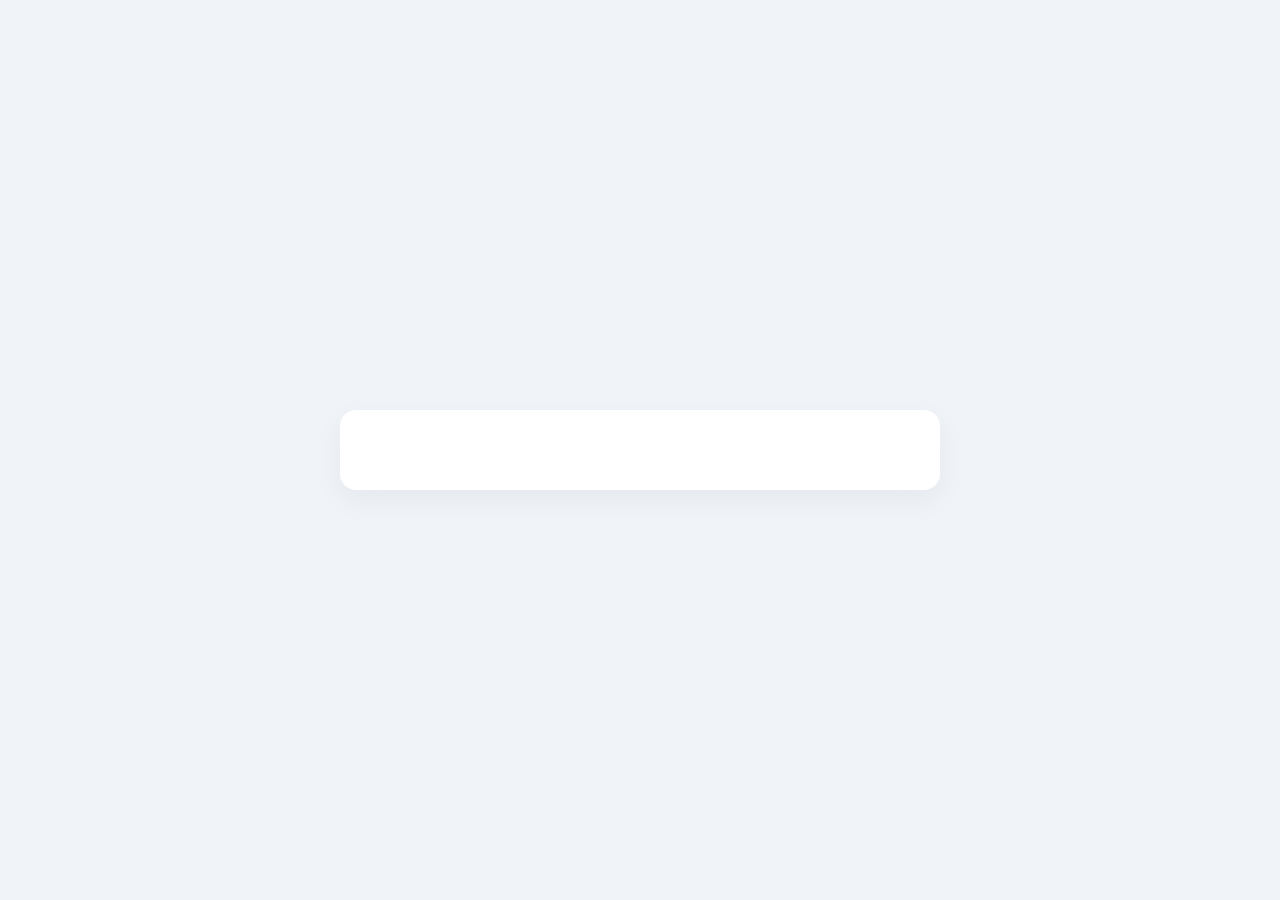
==== index.html @ 69f8f017 "codigo de la guia" ====
<!DOCTYPE html>
<html lang="es">

<head>
    <meta charset="UTF-8">
    <meta name="viewport" content="width=device-width, initial-scale=1.0">
    <title>Mi Portafolio - Tarjeta de Presentación</title>
    <!-- Vinculación del archivo CSS externo -->
    <link rel="stylesheet" href="css/style.css">
    <!-- Opcional: Tipografía desde Google Fonts (Outfit) -->
    <link rel="preconnect" href="https://fonts.googleapis.com">
    <link rel="preconnect" href="https://fonts.gstatic.com" crossorigin>
    <link href="https://fonts.googleapis.com/css2?family=Outfit:wght@300;400;600;700&display=swap" rel="stylesheet">
</head>

<body>

    <!-- CONTENEDOR CENTRAL (TARJETA) -->
    <main class="card">

        <!-- 
          TU DESAFÍO: Escribir todo el contenido aquí adentro.
          Debes incorporar:
          - Menú de navegación (Inicio, Proyectos, Contacto)
          - Tu imagen/avatar
          - Nombre y descripción profesional
          - Línea decorativa
          - Párrafo de biografía
          - Enlaces a tus redes sociales (mínimo 2)
        -->

    </main>

</body>

</html>
---- css/style.css ----
/* ==========================================================================
   1. RESET Y ESTILOS GENERALES
   ========================================================================== */
* {
    margin: 0;
    padding: 0;
    box-sizing: border-box;
    /* Permite calcular bordes y paddings dentro del tamaño del elemento */
}

body {
    font-family: 'Outfit', 'Arial', sans-serif;
    background-color: #f0f4f8;
    /* Color de fondo de la página */

    /* ESTRUCTURA DE CENTRADO (FLEXBOX) */
    display: flex;
    justify-content: center;
    /* Centra la tarjeta horizontalmente */
    align-items: center;
    /* Centra la tarjeta verticalmente */

    min-height: 100vh;
    /* Fuerza al body a ocupar todo el alto de la pantalla visible */
    padding: 20px;
    /* Colchón de seguridad para que la tarjeta no choque en celulares */
}

/* ==========================================================================
   2. CONTENEDOR CENTRAL RESPONSIVO (CARD)
   ========================================================================== */
.card {
    background-color: #ffffff;

    /* RESPONSIVIDAD */
    width: 90%;
    /* Ocupará el 90% de la pantalla en dispositivos móviles */
    max-width: 600px;
    /* En pantallas grandes, se detendrá y no medirá más de 600px */

    border-radius: 16px;
    box-shadow: 0 10px 30px rgba(0, 0, 0, 0.05);
    /* Sombra suave para dar profundidad */
    padding: 40px;
    text-align: center;
    /* Centra los textos que pongas dentro por defecto */
}
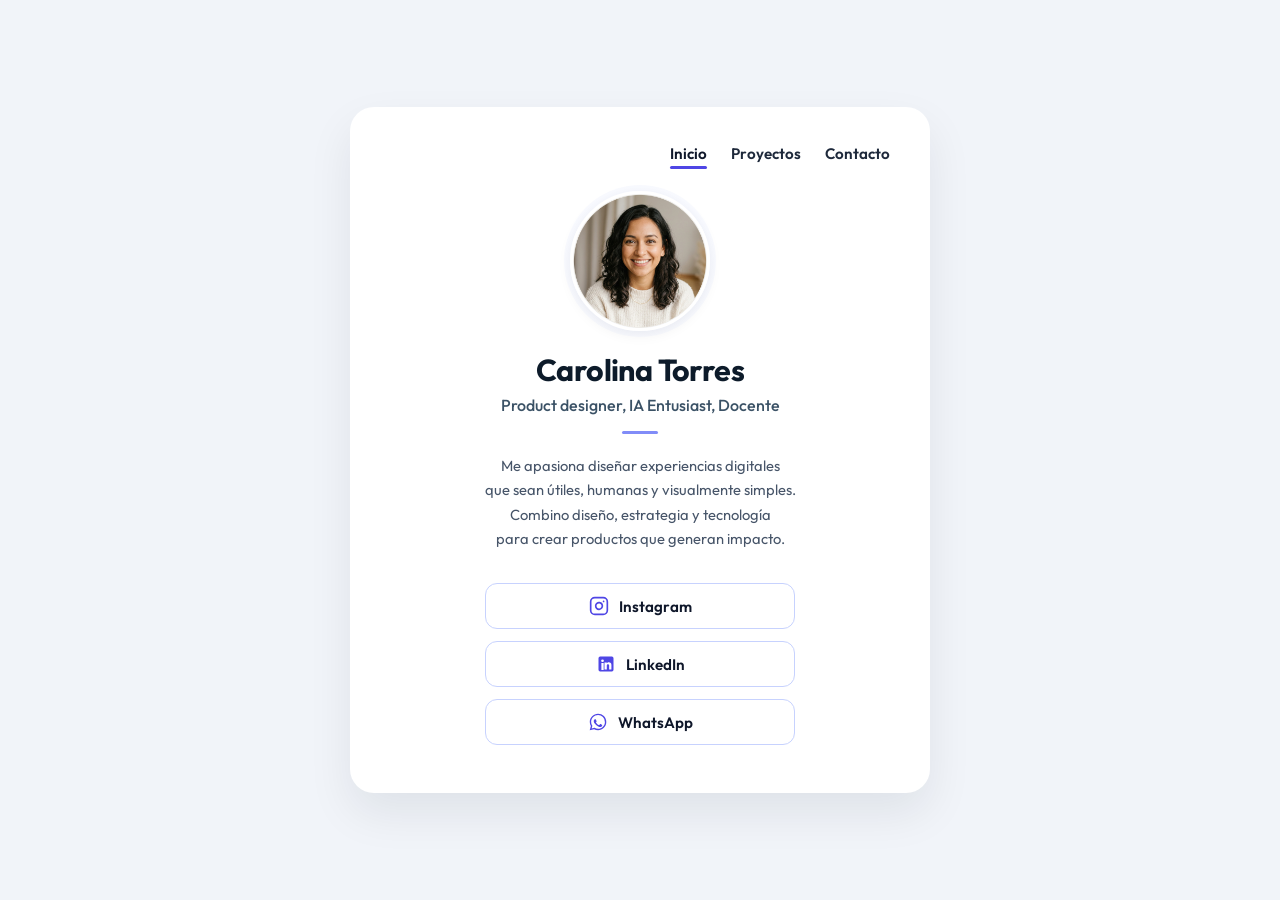
==== commit 50ba03eb: "Estructura completa de la tarjeta de presentacion con HTML y CSS" ====
--- a/index.html
+++ b/index.html
@@ -4,30 +4,80 @@
 <head>
     <meta charset="UTF-8">
     <meta name="viewport" content="width=device-width, initial-scale=1.0">
-    <title>Mi Portafolio - Tarjeta de Presentación</title>
-    <!-- Vinculación del archivo CSS externo -->
+    <title>Carolina Torres - Portafolio</title>
+    
+    <!-- Vinculación de estilos CSS -->
     <link rel="stylesheet" href="css/style.css">
-    <!-- Opcional: Tipografía desde Google Fonts (Outfit) -->
+    
+    <!-- Tipografía Google Fonts: Outfit -->
     <link rel="preconnect" href="https://fonts.googleapis.com">
     <link rel="preconnect" href="https://fonts.gstatic.com" crossorigin>
-    <link href="https://fonts.googleapis.com/css2?family=Outfit:wght@300;400;600;700&display=swap" rel="stylesheet">
+    <link href="https://fonts.googleapis.com/css2?family=Outfit:wght@300;400;500;600;700&display=swap" rel="stylesheet">
 </head>
 
 <body>
 
-    <!-- CONTENEDOR CENTRAL (TARJETA) -->
+    <!-- TARJETA PRINCIPAL (CARD) -->
     <main class="card">
 
-        <!-- 
-          TU DESAFÍO: Escribir todo el contenido aquí adentro.
-          Debes incorporar:
-          - Menú de navegación (Inicio, Proyectos, Contacto)
-          - Tu imagen/avatar
-          - Nombre y descripción profesional
-          - Línea decorativa
-          - Párrafo de biografía
-          - Enlaces a tus redes sociales (mínimo 2)
-        -->
+        <!-- 1. MENÚ DE NAVEGACIÓN SUPERIOR -->
+        <nav class="nav-menu">
+            <ul>
+                <li><a href="index.html" class="active">Inicio</a></li>
+                <li><a href="proyectos.html">Proyectos</a></li>
+                <li><a href="contacto.html">Contacto</a></li>
+            </ul>
+        </nav>
+
+        <!-- 2. AVATAR / FOTO DE PERFIL -->
+        <div class="avatar-container">
+            <img src="img/avatar.jpg" alt="Foto de perfil de Carolina Torres" class="avatar-img">
+        </div>
+
+        <!-- 3. INFORMACIÓN PERSONAL Y BIOGRAFÍA -->
+        <header class="profile-header">
+            <h1 class="profile-name">Carolina Torres</h1>
+            <p class="profile-tagline">Product designer, IA Entusiast, Docente</p>
+            <div class="accent-line"></div>
+        </header>
+
+        <section class="profile-bio">
+            <p>
+                Me apasiona diseñar experiencias digitales<br>
+                que sean útiles, humanas y visualmente simples.<br>
+                Combino diseño, estrategia y tecnología<br>
+                para crear productos que generan impacto.
+            </p>
+        </section>
+
+        <!-- 4. ENLACES Y REDES SOCIALES -->
+        <section class="social-links">
+            <a href="https://instagram.com" target="_blank" rel="noopener noreferrer" class="social-btn">
+                <!-- Icono de Instagram -->
+                <svg class="icon" viewBox="0 0 24 24" fill="none" stroke="currentColor" stroke-width="2" stroke-linecap="round" stroke-linejoin="round">
+                    <rect x="2" y="2" width="20" height="20" rx="5" ry="5"></rect>
+                    <path d="M16 11.37A4 4 0 1 1 12.63 8 4 4 0 0 1 16 11.37z"></path>
+                    <line x1="17.5" y1="6.5" x2="17.51" y2="6.5"></line>
+                </svg>
+                <span>Instagram</span>
+            </a>
+
+            <a href="https://linkedin.com" target="_blank" rel="noopener noreferrer" class="social-btn">
+                <!-- Icono de LinkedIn -->
+                <svg class="icon icon-linkedin" viewBox="0 0 24 24" fill="currentColor">
+                    <path d="M19 3a2 2 0 0 1 2 2v14a2 2 0 0 1-2 2H5a2 2 0 0 1-2-2V5a2 2 0 0 1 2-2h14m-.5 15.5v-5.3a3.26 3.26 0 0 0-3.26-3.26c-.85 0-1.84.52-2.28 1.3v-1.11h-2.79v8.37h2.79v-4.93c0-.77.62-1.4 1.39-1.4a1.4 1.4 0 0 1 1.4 1.4v4.93h2.75M6.46 10.9v8.37H9.2V10.9H6.46M7.83 6.45a1.64 1.64 0 1 0 0 3.28 1.64 1.64 0 0 0 0-3.28z"/>
+                </svg>
+                <span>LinkedIn</span>
+            </a>
+
+            <a href="https://whatsapp.com" target="_blank" rel="noopener noreferrer" class="social-btn">
+                <!-- Icono de WhatsApp -->
+                <svg class="icon" viewBox="0 0 24 24" fill="currentColor">
+                    <path d="M12.04 2c-5.46 0-9.91 4.45-9.91 9.91 0 1.75.46 3.45 1.32 4.95L2.05 22l5.25-1.38c1.45.79 3.08 1.21 4.74 1.21 5.46 0 9.91-4.45 9.91-9.91 0-2.65-1.03-5.14-2.9-7.01A9.816 9.816 0 0 0 12.04 2zm.01 1.67c2.2 0 4.26.86 5.82 2.42a8.225 8.225 0 0 1 2.41 5.83c0 4.54-3.7 8.24-8.24 8.24-1.48 0-2.93-.4-4.2-1.15l-.3-.18-3.12.82.83-3.04-.2-.31a8.196 8.196 0 0 1-1.26-4.38c0-4.54 3.7-8.24 8.24-8.24zm4.52 11.64c-.25-.13-1.47-.72-1.7-.81-.23-.08-.39-.13-.56.13-.17.25-.64.81-.79.97-.14.17-.29.19-.54.06-.25-.13-1.06-.39-2.02-1.25-.75-.67-1.26-1.5-1.41-1.75-.14-.25-.02-.39.11-.51.11-.11.25-.29.37-.44.13-.14.17-.25.25-.42.08-.17.04-.31-.02-.44-.06-.13-.56-1.35-.77-1.85-.2-.49-.41-.42-.56-.43h-.48c-.17 0-.44.06-.67.31-.23.25-.87.85-.87 2.08 0 1.23.89 2.42 1.02 2.59.13.17 1.76 2.69 4.27 3.77.6.26 1.07.41 1.43.53.6.19 1.15.16 1.58.1.48-.07 1.47-.6 1.68-1.18.21-.58.21-1.07.15-1.18-.07-.1-.23-.17-.48-.3z"/>
+                </svg>
+                <span>WhatsApp</span>
+            </a>
+        </section>
 
     </main>
 
--- a/css/style.css
+++ b/css/style.css
@@ -1,47 +1,208 @@
 /* ==========================================================================
-   1. RESET Y ESTILOS GENERALES
+   1. RESET Y CONFIGURACIÓN BASE
    ========================================================================== */
 * {
     margin: 0;
     padding: 0;
-    box-sizing: border-box;
-    /* Permite calcular bordes y paddings dentro del tamaño del elemento */
+    box-sizing: border-box; /* Incluye bordes y padding en el ancho total */
 }
 
 body {
-    font-family: 'Outfit', 'Arial', sans-serif;
-    background-color: #f0f4f8;
-    /* Color de fondo de la página */
-
-    /* ESTRUCTURA DE CENTRADO (FLEXBOX) */
+    font-family: 'Outfit', -apple-system, BlinkMacSystemFont, 'Segoe UI', Roboto, sans-serif;
+    background-color: #f1f4f9; /* Fondo suave neutro (Regla 60% de color) */
+    
+    /* Centrado absoluto con Flexbox */
     display: flex;
     justify-content: center;
-    /* Centra la tarjeta horizontalmente */
     align-items: center;
-    /* Centra la tarjeta verticalmente */
-
     min-height: 100vh;
-    /* Fuerza al body a ocupar todo el alto de la pantalla visible */
-    padding: 20px;
-    /* Colchón de seguridad para que la tarjeta no choque en celulares */
-}
-
-/* ==========================================================================
-   2. CONTENEDOR CENTRAL RESPONSIVO (CARD)
+    padding: 24px 16px;
+    color: #0f172a;
+}
+
+/* ==========================================================================
+   2. CONTENEDOR PRINCIPAL (TARJETA)
    ========================================================================== */
 .card {
     background-color: #ffffff;
-
-    /* RESPONSIVIDAD */
-    width: 90%;
-    /* Ocupará el 90% de la pantalla en dispositivos móviles */
-    max-width: 600px;
-    /* En pantallas grandes, se detendrá y no medirá más de 600px */
-
-    border-radius: 16px;
-    box-shadow: 0 10px 30px rgba(0, 0, 0, 0.05);
-    /* Sombra suave para dar profundidad */
-    padding: 40px;
+    width: 100%;
+    max-width: 580px; /* Ancho máximo en escritorio */
+    border-radius: 24px;
+    box-shadow: 0 20px 45px rgba(15, 23, 42, 0.08); /* Sombra elegante */
+    padding: 36px 40px 48px;
     text-align: center;
-    /* Centra los textos que pongas dentro por defecto */
+}
+
+/* ==========================================================================
+   3. MENÚ DE NAVEGACIÓN
+   ========================================================================== */
+.nav-menu ul {
+    display: flex;
+    justify-content: flex-end; /* Alinea los enlaces a la derecha */
+    gap: 24px;
+    list-style: none; /* Elimina las viñetas por defecto */
+}
+
+.nav-menu a {
+    text-decoration: none;
+    font-size: 0.95rem;
+    font-weight: 600;
+    color: #1e293b;
+    padding-bottom: 4px;
+    position: relative;
+    transition: color 0.2s ease;
+}
+
+.nav-menu a:hover {
+    color: #4f46e5; /* Color primario interactivo al pasar el mouse */
+}
+
+/* Línea indicadora del enlace activo (Inicio) */
+.nav-menu a.active {
+    color: #0f172a;
+}
+
+.nav-menu a.active::after {
+    content: '';
+    position: absolute;
+    bottom: -2px;
+    left: 0;
+    width: 100%;
+    height: 2.5px;
+    background-color: #4f46e5; /* Barra púrpura/azul de selección */
+    border-radius: 4px;
+}
+
+/* ==========================================================================
+   4. AVATAR / FOTO DE PERFIL
+   ========================================================================== */
+.avatar-container {
+    margin: 28px auto 20px;
+    width: 140px;
+    height: 140px;
+    position: relative;
+    display: flex;
+    justify-content: center;
+    align-items: center;
+}
+
+/* Efecto de halo circular suave alrededor de la foto */
+.avatar-container::before {
+    content: '';
+    position: absolute;
+    inset: -6px;
+    border-radius: 50%;
+    background: radial-gradient(circle, rgba(199, 210, 254, 0.6) 0%, rgba(224, 231, 255, 0.2) 70%, transparent 100%);
+    z-index: 1;
+}
+
+.avatar-img {
+    width: 100%;
+    height: 100%;
+    border-radius: 50%;
+    object-fit: cover; /* Evita que la foto se deforme o estire */
+    position: relative;
+    z-index: 2;
+    border: 3px solid #ffffff; /* Pequeño borde blanco limpio */
+    box-shadow: 0 4px 14px rgba(0, 0, 0, 0.06);
+}
+
+/* ==========================================================================
+   5. TEXTOS Y BIOGRAFÍA
+   ========================================================================== */
+.profile-name {
+    font-size: 1.9rem;
+    font-weight: 700;
+    color: #0d1b2a;
+    letter-spacing: -0.02em;
+    margin-bottom: 6px;
+}
+
+.profile-tagline {
+    font-size: 1rem;
+    font-weight: 500;
+    color: #3b5266;
+    margin-bottom: 16px;
+}
+
+/* Línea decorativa central */
+.accent-line {
+    width: 36px;
+    height: 3px;
+    background-color: #818cf8; /* Color de acento */
+    border-radius: 9999px;
+    margin: 0 auto 20px;
+}
+
+.profile-bio p {
+    font-size: 0.92rem;
+    line-height: 1.65;
+    color: #475569;
+    max-width: 440px;
+    margin: 0 auto 32px;
+}
+
+/* ==========================================================================
+   6. BOTONES DE ENLACES / REDES SOCIALES
+   ========================================================================== */
+.social-links {
+    display: flex;
+    flex-direction: column;
+    gap: 12px;
+    max-width: 310px;
+    margin: 0 auto;
+}
+
+.social-btn {
+    display: flex;
+    align-items: center;
+    justify-content: center;
+    gap: 10px;
+    padding: 12px 20px;
+    background-color: #ffffff;
+    border: 1.5px solid #c7d2fe; /* Borde lila/azul suave */
+    border-radius: 12px;
+    color: #0f172a;
+    text-decoration: none;
+    font-size: 0.95rem;
+    font-weight: 600;
+    transition: all 0.25s ease;
+}
+
+/* Tamaño de los iconos vectoriales SVG */
+.social-btn .icon {
+    width: 20px;
+    height: 20px;
+    color: #4f46e5; /* Color del icono */
+    flex-shrink: 0;
+}
+
+/* Estado Hover (Al pasar el cursor por encima) */
+.social-btn:hover {
+    background-color: #f5f3ff; /* Fondo sutil al interactuar */
+    border-color: #6366f1;
+    color: #4338ca;
+    transform: translateY(-2px); /* Pequeña elevación */
+    box-shadow: 0 4px 12px rgba(99, 102, 241, 0.15);
+}
+
+/* ==========================================================================
+   7. RESPONSIVE DESIGN (MÓVILES)
+   ========================================================================== */
+@media (max-width: 480px) {
+    .card {
+        padding: 28px 20px 36px;
+    }
+
+    .profile-name {
+        font-size: 1.6rem;
+    }
+
+    .profile-tagline {
+        font-size: 0.9rem;
+    }
+
+    .profile-bio p {
+        font-size: 0.88rem;
+    }
 }
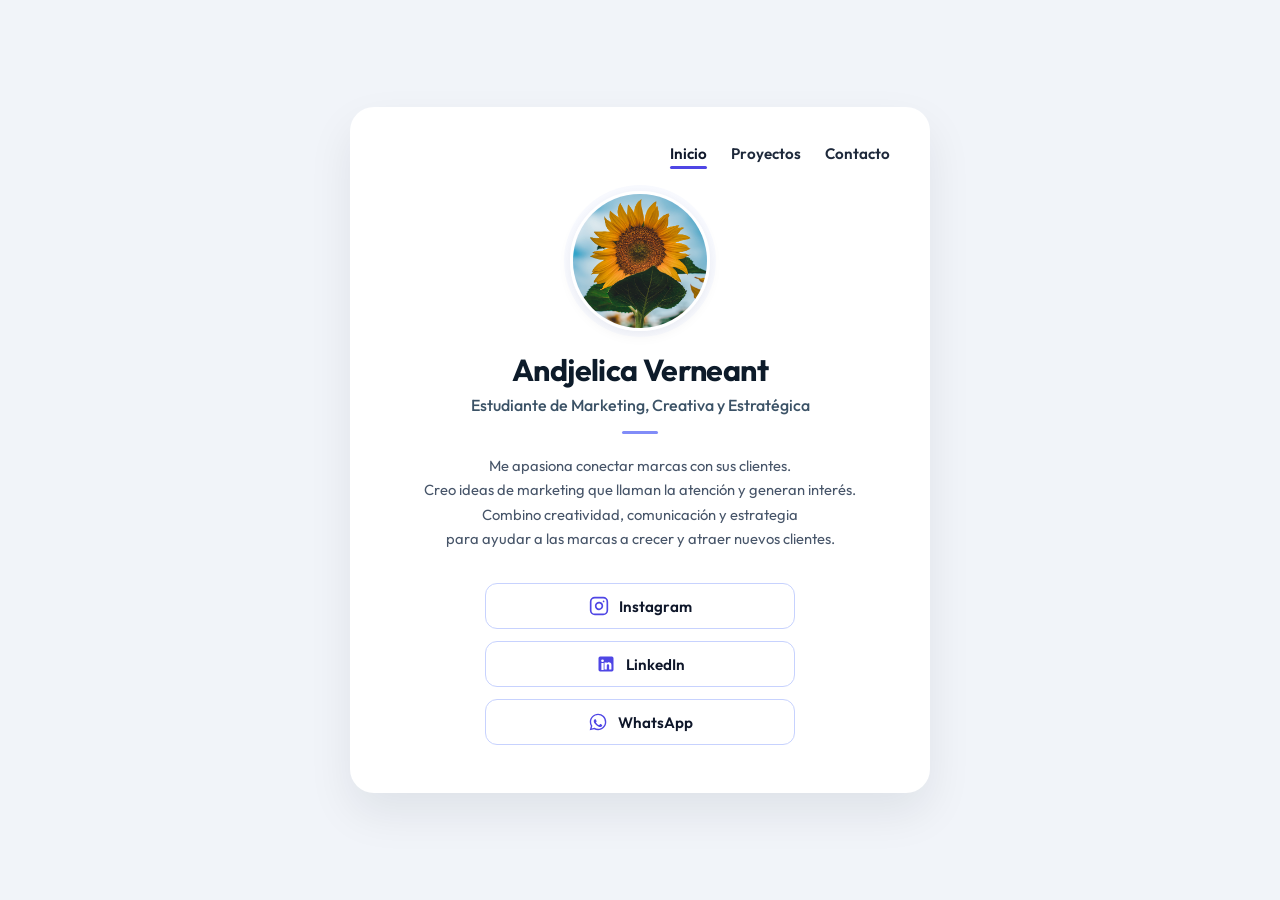
==== commit 507a06d7: "cambio de nombre y imagen" ====
--- a/index.html
+++ b/index.html
@@ -4,11 +4,11 @@
 <head>
     <meta charset="UTF-8">
     <meta name="viewport" content="width=device-width, initial-scale=1.0">
-    <title>Carolina Torres - Portafolio</title>
-    
+    <title>Andjelica Verneant - Portafolio</title>
+
     <!-- Vinculación de estilos CSS -->
     <link rel="stylesheet" href="css/style.css">
-    
+
     <!-- Tipografía Google Fonts: Outfit -->
     <link rel="preconnect" href="https://fonts.googleapis.com">
     <link rel="preconnect" href="https://fonts.gstatic.com" crossorigin>
@@ -31,30 +31,30 @@
 
         <!-- 2. AVATAR / FOTO DE PERFIL -->
         <div class="avatar-container">
-            <img src="img/avatar.jpg" alt="Foto de perfil de Carolina Torres" class="avatar-img">
+            <img src="img/avatar.jpg" alt="Foto de perfil de Andjelica Verneant" class="avatar-img">
         </div>
 
         <!-- 3. INFORMACIÓN PERSONAL Y BIOGRAFÍA -->
-        <header class="profile-header">
-            <h1 class="profile-name">Carolina Torres</h1>
-            <p class="profile-tagline">Product designer, IA Entusiast, Docente</p>
+        <header>
+            <h1 class="profile-name">Andjelica Verneant</h1>
+            <p class="profile-tagline">Estudiante de Marketing, Creativa y Estratégica</p>
             <div class="accent-line"></div>
         </header>
 
         <section class="profile-bio">
             <p>
-                Me apasiona diseñar experiencias digitales<br>
-                que sean útiles, humanas y visualmente simples.<br>
-                Combino diseño, estrategia y tecnología<br>
-                para crear productos que generan impacto.
+                Me apasiona conectar marcas con sus clientes.<br>
+                Creo ideas de marketing que llaman la atención y generan interés.<br>
+                Combino creatividad, comunicación y estrategia<br>
+                para ayudar a las marcas a crecer y atraer nuevos clientes.
             </p>
         </section>
-
         <!-- 4. ENLACES Y REDES SOCIALES -->
         <section class="social-links">
             <a href="https://instagram.com" target="_blank" rel="noopener noreferrer" class="social-btn">
                 <!-- Icono de Instagram -->
-                <svg class="icon" viewBox="0 0 24 24" fill="none" stroke="currentColor" stroke-width="2" stroke-linecap="round" stroke-linejoin="round">
+                <svg class="icon" viewBox="0 0 24 24" fill="none" stroke="currentColor" stroke-width="2"
+                    stroke-linecap="round" stroke-linejoin="round">
                     <rect x="2" y="2" width="20" height="20" rx="5" ry="5"></rect>
                     <path d="M16 11.37A4 4 0 1 1 12.63 8 4 4 0 0 1 16 11.37z"></path>
                     <line x1="17.5" y1="6.5" x2="17.51" y2="6.5"></line>
@@ -65,7 +65,8 @@
             <a href="https://linkedin.com" target="_blank" rel="noopener noreferrer" class="social-btn">
                 <!-- Icono de LinkedIn -->
                 <svg class="icon icon-linkedin" viewBox="0 0 24 24" fill="currentColor">
-                    <path d="M19 3a2 2 0 0 1 2 2v14a2 2 0 0 1-2 2H5a2 2 0 0 1-2-2V5a2 2 0 0 1 2-2h14m-.5 15.5v-5.3a3.26 3.26 0 0 0-3.26-3.26c-.85 0-1.84.52-2.28 1.3v-1.11h-2.79v8.37h2.79v-4.93c0-.77.62-1.4 1.39-1.4a1.4 1.4 0 0 1 1.4 1.4v4.93h2.75M6.46 10.9v8.37H9.2V10.9H6.46M7.83 6.45a1.64 1.64 0 1 0 0 3.28 1.64 1.64 0 0 0 0-3.28z"/>
+                    <path
+                        d="M19 3a2 2 0 0 1 2 2v14a2 2 0 0 1-2 2H5a2 2 0 0 1-2-2V5a2 2 0 0 1 2-2h14m-.5 15.5v-5.3a3.26 3.26 0 0 0-3.26-3.26c-.85 0-1.84.52-2.28 1.3v-1.11h-2.79v8.37h2.79v-4.93c0-.77.62-1.4 1.39-1.4a1.4 1.4 0 0 1 1.4 1.4v4.93h2.75M6.46 10.9v8.37H9.2V10.9H6.46M7.83 6.45a1.64 1.64 0 1 0 0 3.28 1.64 1.64 0 0 0 0-3.28z" />
                 </svg>
                 <span>LinkedIn</span>
             </a>
@@ -73,7 +74,8 @@
             <a href="https://whatsapp.com" target="_blank" rel="noopener noreferrer" class="social-btn">
                 <!-- Icono de WhatsApp -->
                 <svg class="icon" viewBox="0 0 24 24" fill="currentColor">
-                    <path d="M12.04 2c-5.46 0-9.91 4.45-9.91 9.91 0 1.75.46 3.45 1.32 4.95L2.05 22l5.25-1.38c1.45.79 3.08 1.21 4.74 1.21 5.46 0 9.91-4.45 9.91-9.91 0-2.65-1.03-5.14-2.9-7.01A9.816 9.816 0 0 0 12.04 2zm.01 1.67c2.2 0 4.26.86 5.82 2.42a8.225 8.225 0 0 1 2.41 5.83c0 4.54-3.7 8.24-8.24 8.24-1.48 0-2.93-.4-4.2-1.15l-.3-.18-3.12.82.83-3.04-.2-.31a8.196 8.196 0 0 1-1.26-4.38c0-4.54 3.7-8.24 8.24-8.24zm4.52 11.64c-.25-.13-1.47-.72-1.7-.81-.23-.08-.39-.13-.56.13-.17.25-.64.81-.79.97-.14.17-.29.19-.54.06-.25-.13-1.06-.39-2.02-1.25-.75-.67-1.26-1.5-1.41-1.75-.14-.25-.02-.39.11-.51.11-.11.25-.29.37-.44.13-.14.17-.25.25-.42.08-.17.04-.31-.02-.44-.06-.13-.56-1.35-.77-1.85-.2-.49-.41-.42-.56-.43h-.48c-.17 0-.44.06-.67.31-.23.25-.87.85-.87 2.08 0 1.23.89 2.42 1.02 2.59.13.17 1.76 2.69 4.27 3.77.6.26 1.07.41 1.43.53.6.19 1.15.16 1.58.1.48-.07 1.47-.6 1.68-1.18.21-.58.21-1.07.15-1.18-.07-.1-.23-.17-.48-.3z"/>
+                    <path
+                        d="M12.04 2c-5.46 0-9.91 4.45-9.91 9.91 0 1.75.46 3.45 1.32 4.95L2.05 22l5.25-1.38c1.45.79 3.08 1.21 4.74 1.21 5.46 0 9.91-4.45 9.91-9.91 0-2.65-1.03-5.14-2.9-7.01A9.816 9.816 0 0 0 12.04 2zm.01 1.67c2.2 0 4.26.86 5.82 2.42a8.225 8.225 0 0 1 2.41 5.83c0 4.54-3.7 8.24-8.24 8.24-1.48 0-2.93-.4-4.2-1.15l-.3-.18-3.12.82.83-3.04-.2-.31a8.196 8.196 0 0 1-1.26-4.38c0-4.54 3.7-8.24 8.24-8.24zm4.52 11.64c-.25-.13-1.47-.72-1.7-.81-.23-.08-.39-.13-.56.13-.17.25-.64.81-.79.97-.14.17-.29.19-.54.06-.25-.13-1.06-.39-2.02-1.25-.75-.67-1.26-1.5-1.41-1.75-.14-.25-.02-.39.11-.51.11-.11.25-.29.37-.44.13-.14.17-.25.25-.42.08-.17.04-.31-.02-.44-.06-.13-.56-1.35-.77-1.85-.2-.49-.41-.42-.56-.43h-.48c-.17 0-.44.06-.67.31-.23.25-.87.85-.87 2.08 0 1.23.89 2.42 1.02 2.59.13.17 1.76 2.69 4.27 3.77.6.26 1.07.41 1.43.53.6.19 1.15.16 1.58.1.48-.07 1.47-.6 1.68-1.18.21-.58.21-1.07.15-1.18-.07-.1-.23-.17-.48-.3z" />
                 </svg>
                 <span>WhatsApp</span>
             </a>
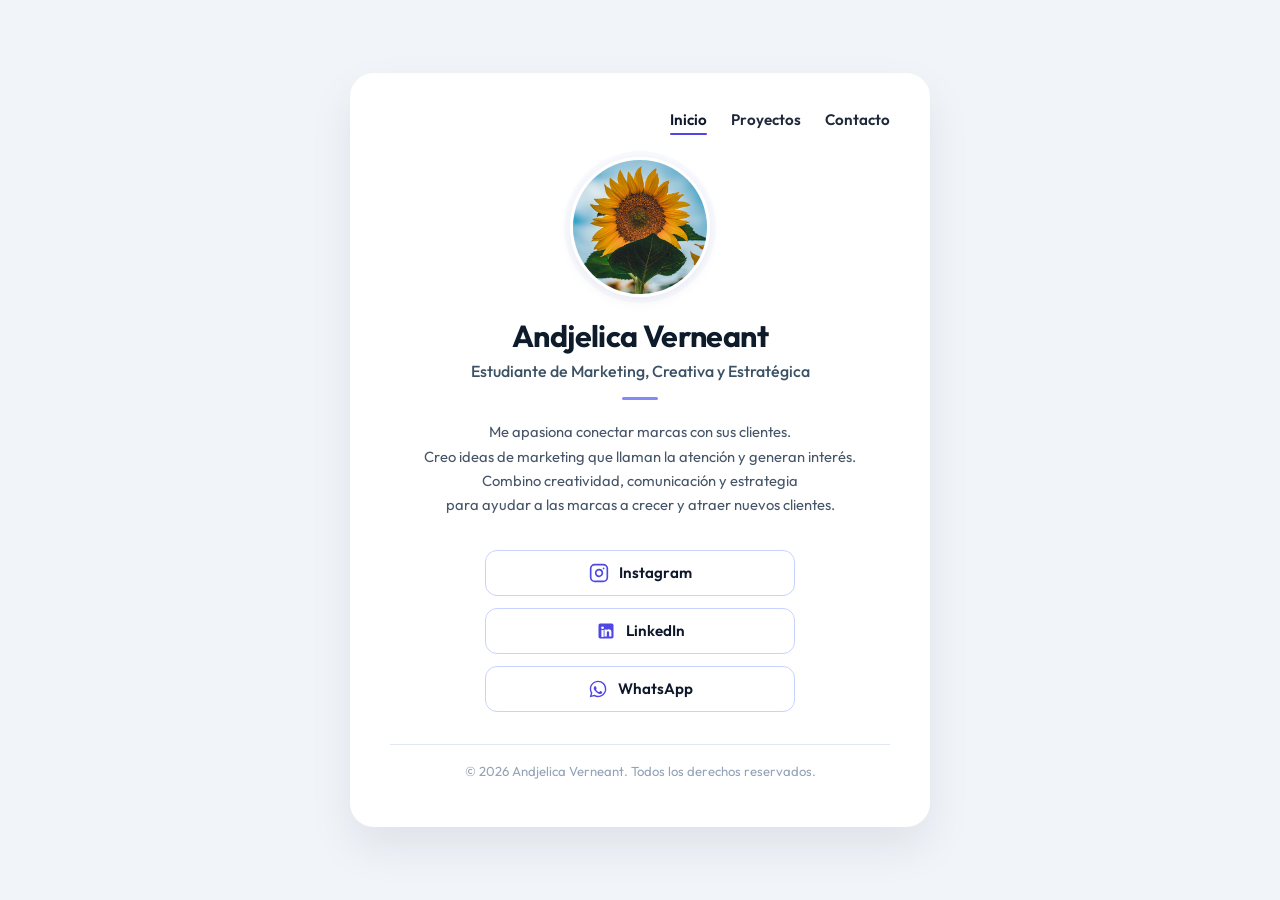
==== commit 518eecab: "feat(semantics-animations): integrar estructura HTML5, footers y animaciones con libreria AOS" ====
--- a/index.html
+++ b/index.html
@@ -13,12 +13,15 @@
     <link rel="preconnect" href="https://fonts.googleapis.com">
     <link rel="preconnect" href="https://fonts.gstatic.com" crossorigin>
     <link href="https://fonts.googleapis.com/css2?family=Outfit:wght@300;400;500;600;700&display=swap" rel="stylesheet">
+
+    <!-- Librería de animaciones AOS (Animate On Scroll) -->
+    <link rel="stylesheet" href="https://unpkg.com/aos@next/dist/aos.css" />
 </head>
 
 <body>
 
     <!-- TARJETA PRINCIPAL (CARD) -->
-    <main class="card">
+    <main class="card" data-aos="fade-up" data-aos-duration="700">
 
         <!-- 1. MENÚ DE NAVEGACIÓN SUPERIOR -->
         <nav class="nav-menu">
@@ -30,18 +33,18 @@
         </nav>
 
         <!-- 2. AVATAR / FOTO DE PERFIL -->
-        <div class="avatar-container">
+        <div class="avatar-container" data-aos="zoom-in" data-aos-delay="200">
             <img src="img/avatar.jpg" alt="Foto de perfil de Andjelica Verneant" class="avatar-img">
         </div>
 
         <!-- 3. INFORMACIÓN PERSONAL Y BIOGRAFÍA -->
-        <header>
+        <header data-aos="fade-up" data-aos-delay="300">
             <h1 class="profile-name">Andjelica Verneant</h1>
             <p class="profile-tagline">Estudiante de Marketing, Creativa y Estratégica</p>
             <div class="accent-line"></div>
         </header>
 
-        <section class="profile-bio">
+        <section class="profile-bio" data-aos="fade-up" data-aos-delay="400">
             <p>
                 Me apasiona conectar marcas con sus clientes.<br>
                 Creo ideas de marketing que llaman la atención y generan interés.<br>
@@ -50,7 +53,7 @@
             </p>
         </section>
         <!-- 4. ENLACES Y REDES SOCIALES -->
-        <section class="social-links">
+        <section class="social-links" data-aos="fade-up" data-aos-delay="500">
             <a href="https://instagram.com" target="_blank" rel="noopener noreferrer" class="social-btn">
                 <!-- Icono de Instagram -->
                 <svg class="icon" viewBox="0 0 24 24" fill="none" stroke="currentColor" stroke-width="2"
@@ -81,8 +84,21 @@
             </a>
         </section>
 
+        <!-- 5. PIE DE PÁGINA / FOOTER SEMÁNTICO -->
+        <footer class="card-footer">
+            <p>&copy; 2026 Andjelica Verneant. Todos los derechos reservados.</p>
+        </footer>
+
     </main>
 
+    <!-- Librería AOS para animaciones dinámicas -->
+    <script src="https://unpkg.com/aos@next/dist/aos.js"></script>
+    <script>
+        AOS.init({
+            duration: 800,
+            once: true
+        });
+    </script>
 </body>
 
 </html>
--- a/css/style.css
+++ b/css/style.css
@@ -4,13 +4,15 @@
 * {
     margin: 0;
     padding: 0;
-    box-sizing: border-box; /* Incluye bordes y padding en el ancho total */
+    box-sizing: border-box;
+    /* Incluye bordes y padding en el ancho total */
 }
 
 body {
     font-family: 'Outfit', -apple-system, BlinkMacSystemFont, 'Segoe UI', Roboto, sans-serif;
-    background-color: #f1f4f9; /* Fondo suave neutro (Regla 60% de color) */
-    
+    background-color: #f1f4f9;
+    /* Fondo suave neutro (Regla 60% de color) */
+
     /* Centrado absoluto con Flexbox */
     display: flex;
     justify-content: center;
@@ -26,9 +28,11 @@
 .card {
     background-color: #ffffff;
     width: 100%;
-    max-width: 580px; /* Ancho máximo en escritorio */
+    max-width: 580px;
+    /* Ancho máximo en escritorio */
     border-radius: 24px;
-    box-shadow: 0 20px 45px rgba(15, 23, 42, 0.08); /* Sombra elegante */
+    box-shadow: 0 20px 45px rgba(15, 23, 42, 0.08);
+    /* Sombra elegante */
     padding: 36px 40px 48px;
     text-align: center;
 }
@@ -38,9 +42,11 @@
    ========================================================================== */
 .nav-menu ul {
     display: flex;
-    justify-content: flex-end; /* Alinea los enlaces a la derecha */
+    justify-content: flex-end;
+    /* Alinea los enlaces a la derecha */
     gap: 24px;
-    list-style: none; /* Elimina las viñetas por defecto */
+    list-style: none;
+    /* Elimina las viñetas por defecto */
 }
 
 .nav-menu a {
@@ -54,7 +60,8 @@
 }
 
 .nav-menu a:hover {
-    color: #4f46e5; /* Color primario interactivo al pasar el mouse */
+    color: #4f46e5;
+    /* Color primario interactivo al pasar el mouse */
 }
 
 /* Línea indicadora del enlace activo (Inicio) */
@@ -69,7 +76,8 @@
     left: 0;
     width: 100%;
     height: 2.5px;
-    background-color: #4f46e5; /* Barra púrpura/azul de selección */
+    background-color: #4f46e5;
+    /* Barra púrpura/azul de selección */
     border-radius: 4px;
 }
 
@@ -100,10 +108,12 @@
     width: 100%;
     height: 100%;
     border-radius: 50%;
-    object-fit: cover; /* Evita que la foto se deforme o estire */
+    object-fit: cover;
+    /* Evita que la foto se deforme o estire */
     position: relative;
     z-index: 2;
-    border: 3px solid #ffffff; /* Pequeño borde blanco limpio */
+    border: 3px solid #ffffff;
+    /* Pequeño borde blanco limpio */
     box-shadow: 0 4px 14px rgba(0, 0, 0, 0.06);
 }
 
@@ -129,7 +139,8 @@
 .accent-line {
     width: 36px;
     height: 3px;
-    background-color: #818cf8; /* Color de acento */
+    background-color: #818cf8;
+    /* Color de acento */
     border-radius: 9999px;
     margin: 0 auto 20px;
 }
@@ -160,7 +171,8 @@
     gap: 10px;
     padding: 12px 20px;
     background-color: #ffffff;
-    border: 1.5px solid #c7d2fe; /* Borde lila/azul suave */
+    border: 1.5px solid #c7d2fe;
+    /* Borde lila/azul suave */
     border-radius: 12px;
     color: #0f172a;
     text-decoration: none;
@@ -173,28 +185,319 @@
 .social-btn .icon {
     width: 20px;
     height: 20px;
-    color: #4f46e5; /* Color del icono */
+    color: #4f46e5;
+    /* Color del icono */
     flex-shrink: 0;
 }
 
 /* Estado Hover (Al pasar el cursor por encima) */
 .social-btn:hover {
-    background-color: #f5f3ff; /* Fondo sutil al interactuar */
+    background-color: #f5f3ff;
+    /* Fondo sutil al interactuar */
     border-color: #6366f1;
     color: #4338ca;
-    transform: translateY(-2px); /* Pequeña elevación */
+    transform: translateY(-2px);
+    /* Pequeña elevación */
     box-shadow: 0 4px 12px rgba(99, 102, 241, 0.15);
 }
 
 /* ==========================================================================
-   7. RESPONSIVE DESIGN (MÓVILES)
-   ========================================================================== */
+   7. PÁGINA DE PROYECTOS (proyectos.html)
+   ========================================================================== */
+.card-projects {
+    max-width: 740px;
+    /* Ancho ampliado para distribución en dos columnas */
+    text-align: left;
+    /* Alineación del contenido a la izquierda */
+    padding: 36px 48px 48px;
+}
+
+.projects-header {
+    margin-top: 12px;
+    margin-bottom: 24px;
+}
+
+.projects-title {
+    font-size: 2rem;
+    font-weight: 700;
+    color: #0f172a;
+    letter-spacing: -0.02em;
+    margin-bottom: 8px;
+}
+
+/* Línea de acento alineada a la izquierda */
+.project-accent-line {
+    margin: 0 0 14px 0;
+    width: 38px;
+    height: 3px;
+    background-color: #4f46e5;
+    border-radius: 9999px;
+}
+
+.projects-subtitle {
+    font-size: 0.95rem;
+    color: #475569;
+    font-weight: 400;
+}
+
+/* Lista y contenedor de artículos de proyectos */
+.projects-list {
+    display: flex;
+    flex-direction: column;
+}
+
+.project-item {
+    display: flex;
+    align-items: center;
+    justify-content: space-between;
+    gap: 32px;
+    padding: 26px 0;
+    border-bottom: 1px solid #f1f5f9;
+}
+
+.project-item:first-child {
+    padding-top: 8px;
+}
+
+.project-item:last-child {
+    border-bottom: none;
+    padding-bottom: 0;
+}
+
+.project-info {
+    flex: 1;
+    min-width: 0;
+}
+
+.project-name {
+    font-size: 1.15rem;
+    font-weight: 700;
+    color: #0f172a;
+    margin-bottom: 8px;
+}
+
+.project-desc {
+    font-size: 0.9rem;
+    line-height: 1.55;
+    color: #64748b;
+    margin-bottom: 14px;
+    max-width: 360px;
+}
+
+/* Enlace / Botón de acción con flecha */
+.project-link {
+    display: inline-flex;
+    align-items: center;
+    gap: 6px;
+    color: #4f46e5;
+    text-decoration: none;
+    font-size: 0.9rem;
+    font-weight: 600;
+    transition: color 0.2s ease;
+}
+
+.project-link .arrow {
+    transition: transform 0.2s ease;
+    display: inline-block;
+}
+
+.project-link:hover {
+    color: #3730a3;
+}
+
+.project-link:hover .arrow {
+    transform: translateX(4px);
+}
+
+/* Contenedor de la imagen / mockup */
+.project-image-container {
+    width: 250px;
+    height: 155px;
+    flex-shrink: 0;
+    border-radius: 16px;
+    overflow: hidden;
+    background-color: #f8fafc;
+    box-shadow: 0 4px 14px rgba(15, 23, 42, 0.05);
+}
+
+.project-img {
+    width: 100%;
+    height: 100%;
+    object-fit: cover;
+    display: block;
+    transition: transform 0.3s ease;
+}
+
+.project-item:hover .project-img {
+    transform: scale(1.03);
+}
+
+/* ==========================================================================
+   8. PÁGINA DE CONTACTO (contacto.html)
+   ========================================================================== */
+.card-contact {
+    max-width: 580px;
+    text-align: left;
+    padding: 36px 48px 48px;
+}
+
+.contact-header {
+    margin-top: 12px;
+    margin-bottom: 24px;
+}
+
+.contact-title {
+    font-size: 2rem;
+    font-weight: 700;
+    color: #0f172a;
+    letter-spacing: -0.02em;
+    margin-bottom: 8px;
+}
+
+.contact-accent-line {
+    margin: 0 0 14px 0;
+    width: 38px;
+    height: 3px;
+    background-color: #4f46e5;
+    border-radius: 9999px;
+}
+
+.contact-subtitle {
+    font-size: 0.95rem;
+    color: #475569;
+    font-weight: 400;
+    line-height: 1.5;
+}
+
+.contact-subtitle strong {
+    color: #4f46e5;
+    font-weight: 600;
+}
+
+/* Formulario */
+.contact-form {
+    display: flex;
+    flex-direction: column;
+    gap: 18px;
+}
+
+.form-group {
+    display: flex;
+    flex-direction: column;
+    gap: 6px;
+}
+
+.form-group label {
+    font-size: 0.9rem;
+    font-weight: 600;
+    color: #1e293b;
+}
+
+.form-group input,
+.form-group textarea {
+    width: 100%;
+    padding: 12px 16px;
+    font-family: inherit;
+    font-size: 0.95rem;
+    color: #0f172a;
+    background-color: #f8fafc;
+    border: 1.5px solid #e2e8f0;
+    border-radius: 12px;
+    outline: none;
+    transition: all 0.2s ease;
+}
+
+.form-group input::placeholder,
+.form-group textarea::placeholder {
+    color: #94a3b8;
+}
+
+.form-group input:focus,
+.form-group textarea:focus {
+    background-color: #ffffff;
+    border-color: #6366f1;
+    box-shadow: 0 0 0 3px rgba(99, 102, 241, 0.15);
+}
+
+.form-group textarea {
+    resize: vertical;
+    min-height: 110px;
+}
+
+.btn-submit {
+    display: inline-flex;
+    align-items: center;
+    justify-content: center;
+    padding: 14px 24px;
+    background-color: #4f46e5;
+    color: #ffffff;
+    border: none;
+    border-radius: 12px;
+    font-family: inherit;
+    font-size: 1rem;
+    font-weight: 600;
+    cursor: pointer;
+    transition: all 0.25s ease;
+    margin-top: 6px;
+}
+
+.btn-submit:hover {
+    background-color: #4338ca;
+    transform: translateY(-2px);
+    box-shadow: 0 4px 12px rgba(79, 70, 229, 0.25);
+}
+
+.btn-submit:active {
+    transform: translateY(0);
+}
+
+/* ==========================================================================
+   8.1 PIE DE PÁGINA / FOOTER (HTML5 Semántico)
+   ========================================================================== */
+.card-footer {
+    margin-top: 32px;
+    padding-top: 18px;
+    border-top: 1px solid #e2e8f0;
+    font-size: 0.82rem;
+    color: #94a3b8;
+    text-align: center;
+}
+
+/* ==========================================================================
+   9. RESPONSIVE DESIGN (MÓVILES Y PANTALLAS PEQUEÑAS)
+   ========================================================================== */
+@media (max-width: 680px) {
+
+    .card-projects,
+    .card-contact {
+        padding: 28px 20px 36px;
+    }
+
+    .project-item {
+        flex-direction: column-reverse;
+        align-items: stretch;
+        gap: 16px;
+        padding: 22px 0;
+    }
+
+    .project-image-container {
+        width: 100%;
+        height: 180px;
+    }
+
+    .project-desc {
+        max-width: 100%;
+    }
+}
+
 @media (max-width: 480px) {
     .card {
         padding: 28px 20px 36px;
     }
 
-    .profile-name {
+    .profile-name,
+    .projects-title,
+    .contact-title {
         font-size: 1.6rem;
     }
 
